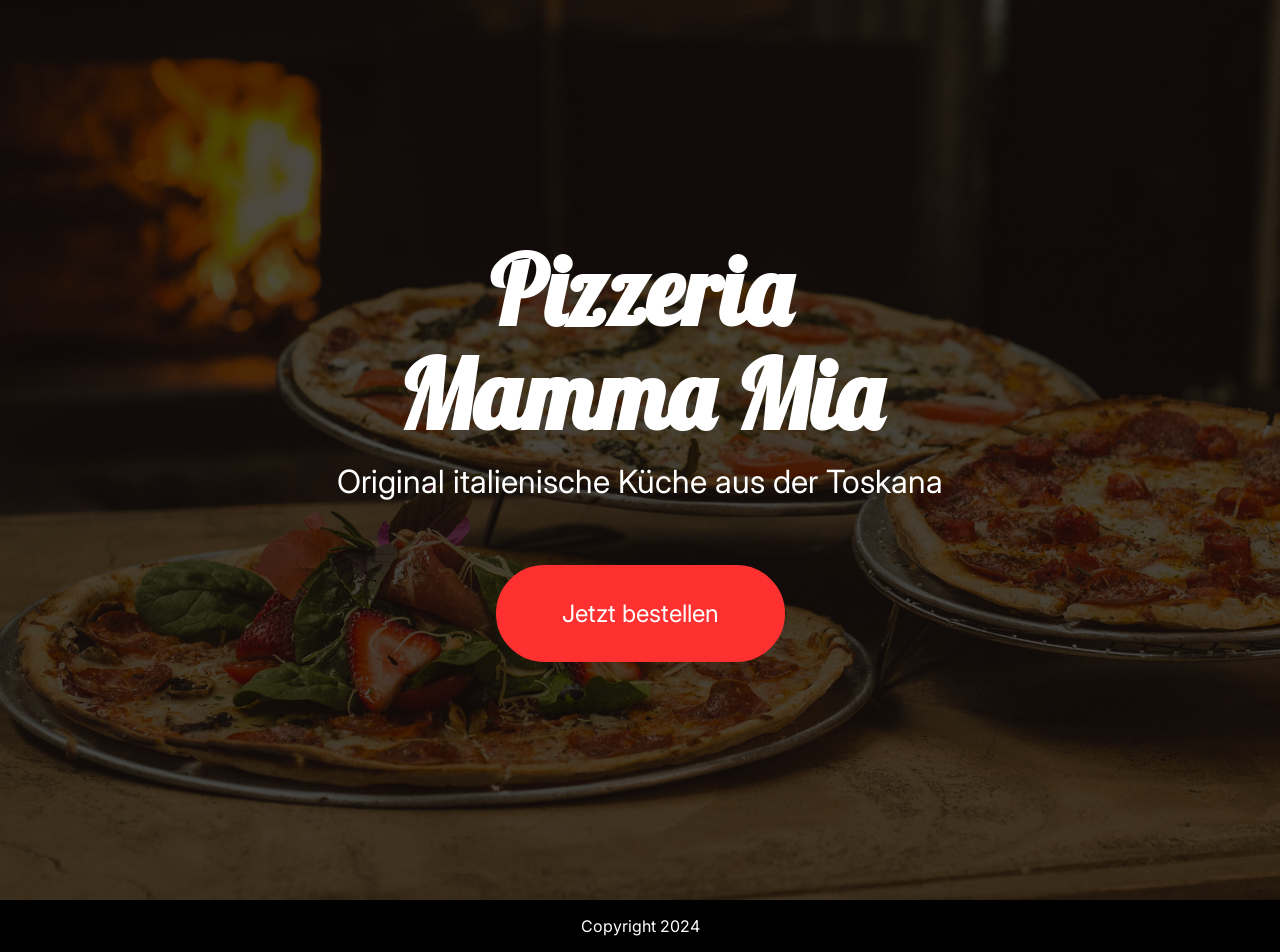
==== pizzeria.html @ 50bcc10d "kurs" ====
<!doctype html>
<html lang="en">
  <head>
    <meta charset="UTF-8" />
    <meta name="viewport" content="width=device-width, initial-scale=1.0" />
    <title>Document</title>
    <link rel="preconnect" href="https://fonts.googleapis.com" />
    <link rel="preconnect" href="https://fonts.gstatic.com" crossorigin />
    <link
      href="https://fonts.googleapis.com/css2?family=Lobster&display=swap"
      rel="stylesheet"
    />

    <link
      href="https://fonts.googleapis.com/css2?family=Inter:ital,opsz,wght@0,14..32,100..900;1,14..32,100..900&display=swap"
      rel="stylesheet"
    />

    <link rel="stylesheet" href="style.css" />
  </head>
  <body>
    <!-- <header>
      <nav>
        <ul>
          <li><a href="index.html">Über uns</a></li>
          <li><a href="pizzaria.html">Speisekarte</a></li>
          <li><a href="pizzaria.html">Öffnungszeiten</a></li>
        </ul>
      </nav>
    </header>
-->
    <main>
      <section class="hero">
        <h1 class="hero-text">
          Pizzeria <br />
          Mamma Mia
        </h1>
        <p class="hero-subtext">Original italienische Küche aus der Toskana</p>

        <a href="#" class="hero-button">Jetzt bestellen</a>
      </section>
    </main>

    <footer>
      <p>Copyright 2024</p>
    </footer>
  </body>
</html>
---- style.css ----
* {
  margin: 0%;
  padding: 0%;
}
body {
  background-color: #1a1a1a;
  font-family: "Inter", sans-serif;
  color: white;
}
.hero {
  display: flex;
  justify-content: center;
  align-items: center;
  flex-direction: column;
  text-align: center;
  height: 100vh;
  background-image:
    linear-gradient(0deg, rgba(0, 0, 0, 0.7), rgba(0, 0, 0, 0.7)),
    url("hero.jpg");
  background-size: cover;
  background-repeat: no-repeat;
  background-position: center;
}

.hero-text {
  font-size: 3rem;
  font-family: "Lobster", sans-serif;
  line-height: 3rem;
}
.hero-subtext {
  font-size: 1.25rem;
  margin-top: 1rem;
}

.hero-button {
  background-color: #ff3030;
  color: white;
  padding: 1rem 2rem;
  border-radius: 5px;
  text-decoration: none;
  font-size: 1.5rem;
  border-radius: 50px;
  margin-top: 4rem;
  border: 2px solid #ff3030;
}
.hero-button:hover {
  background: none;

  transition: 1.2s;
}

footer {
  background-color: #000000;
  color: white;
  text-align: center;
  padding: 1rem;
}

@media only screen and (min-width: 600px) {
  .hero-text {
    font-size: 4rem;
    line-height: 4rem;
  }

  .hero-subtext {
    font-size: 1.5rem;
  }

  .hero-button {
    padding: 1.5rem 3rem;
  }
}

@media only screen and (min-width: 1000px) {
  .hero-text {
    font-size: 6rem;
    line-height: 6.5rem;
  }

  .hero-subtext {
    font-size: 2rem;
  }

  .hero-button {
    padding: 2rem 4rem;
  }
}
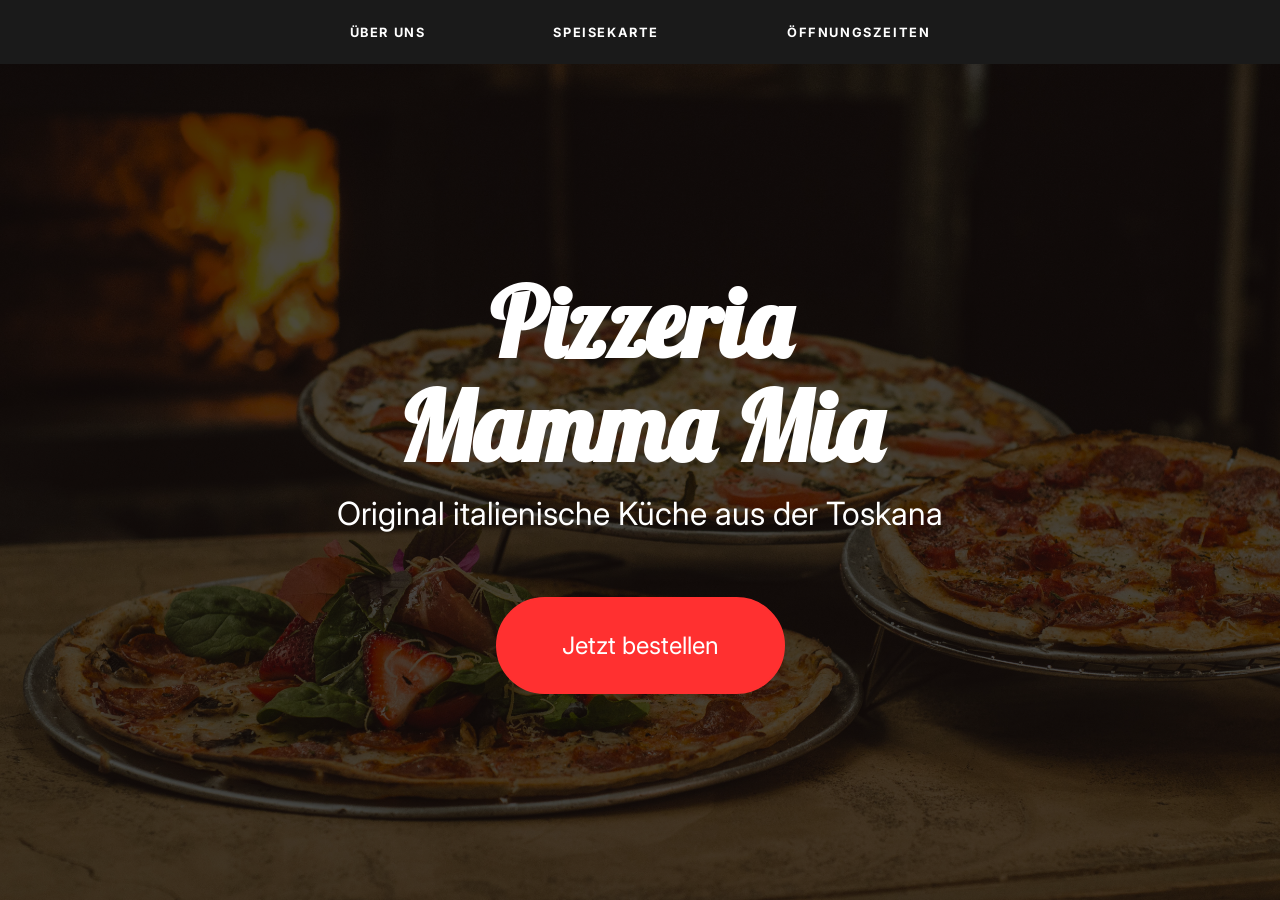
==== commit b9f08b8e: "kurs" ====
--- a/pizzeria.html
+++ b/pizzeria.html
@@ -19,16 +19,14 @@
     <link rel="stylesheet" href="style.css" />
   </head>
   <body>
-    <!-- <header>
+    <header>
       <nav>
-        <ul>
-          <li><a href="index.html">Über uns</a></li>
-          <li><a href="pizzaria.html">Speisekarte</a></li>
-          <li><a href="pizzaria.html">Öffnungszeiten</a></li>
-        </ul>
+        <a href="index.html">Über uns</a>
+        <a href="pizzaria.html">Speise<wbr />karte</a>
+        <a href="pizzaria.html">Öffnungs<wbr />zeiten</a>
       </nav>
     </header>
--->
+
     <main>
       <section class="hero">
         <h1 class="hero-text">
@@ -40,9 +38,11 @@
         <a href="#" class="hero-button">Jetzt bestellen</a>
       </section>
     </main>
-
+    <!--
     <footer>
       <p>Copyright 2024</p>
     </footer>
+
+    -->
   </body>
 </html>
--- a/style.css
+++ b/style.css
@@ -6,14 +6,41 @@
   background-color: #1a1a1a;
   font-family: "Inter", sans-serif;
   color: white;
+
+  --primary-color: #ff3030;
 }
+
+nav {
+  background-color: #1a1a1a;
+  height: 4rem;
+  width: 100%;
+  justify-content: center;
+  align-items: center;
+  display: flex;
+  gap: 8rem;
+}
+nav a {
+  color: white;
+  text-decoration: none;
+  font-size: 0.8rem;
+  font-weight: bold;
+  text-transform: uppercase;
+  letter-spacing: 0.1rem;
+  text-align: center;
+}
+
+nav a:hover {
+  color: var(--primary-color);
+  transition: 0.5s;
+}
+
 .hero {
   display: flex;
   justify-content: center;
   align-items: center;
   flex-direction: column;
   text-align: center;
-  height: 100vh;
+  height: calc(100vh - 4rem);
   background-image:
     linear-gradient(0deg, rgba(0, 0, 0, 0.7), rgba(0, 0, 0, 0.7)),
     url("hero.jpg");
@@ -28,12 +55,12 @@
   line-height: 3rem;
 }
 .hero-subtext {
-  font-size: 1.25rem;
+  font-size: 1.2rem;
   margin-top: 1rem;
 }
 
 .hero-button {
-  background-color: #ff3030;
+  background-color: var(--primary-color);
   color: white;
   padding: 1rem 2rem;
   border-radius: 5px;
@@ -41,21 +68,21 @@
   font-size: 1.5rem;
   border-radius: 50px;
   margin-top: 4rem;
-  border: 2px solid #ff3030;
+  border: 2px solid var(--primary-color);
 }
 .hero-button:hover {
   background: none;
 
   transition: 1.2s;
 }
-
+/*
 footer {
   background-color: #000000;
   color: white;
   text-align: center;
   padding: 1rem;
 }
-
+*/
 @media only screen and (min-width: 600px) {
   .hero-text {
     font-size: 4rem;
@@ -85,3 +112,15 @@
     padding: 2rem 4rem;
   }
 }
+
+@media only screen and (max-width: 600px) {
+  nav {
+    gap: 60rem;
+  }
+}
+
+@media only screen and (max-width: 1000px) {
+  nav {
+    gap: 8rem;
+  }
+}
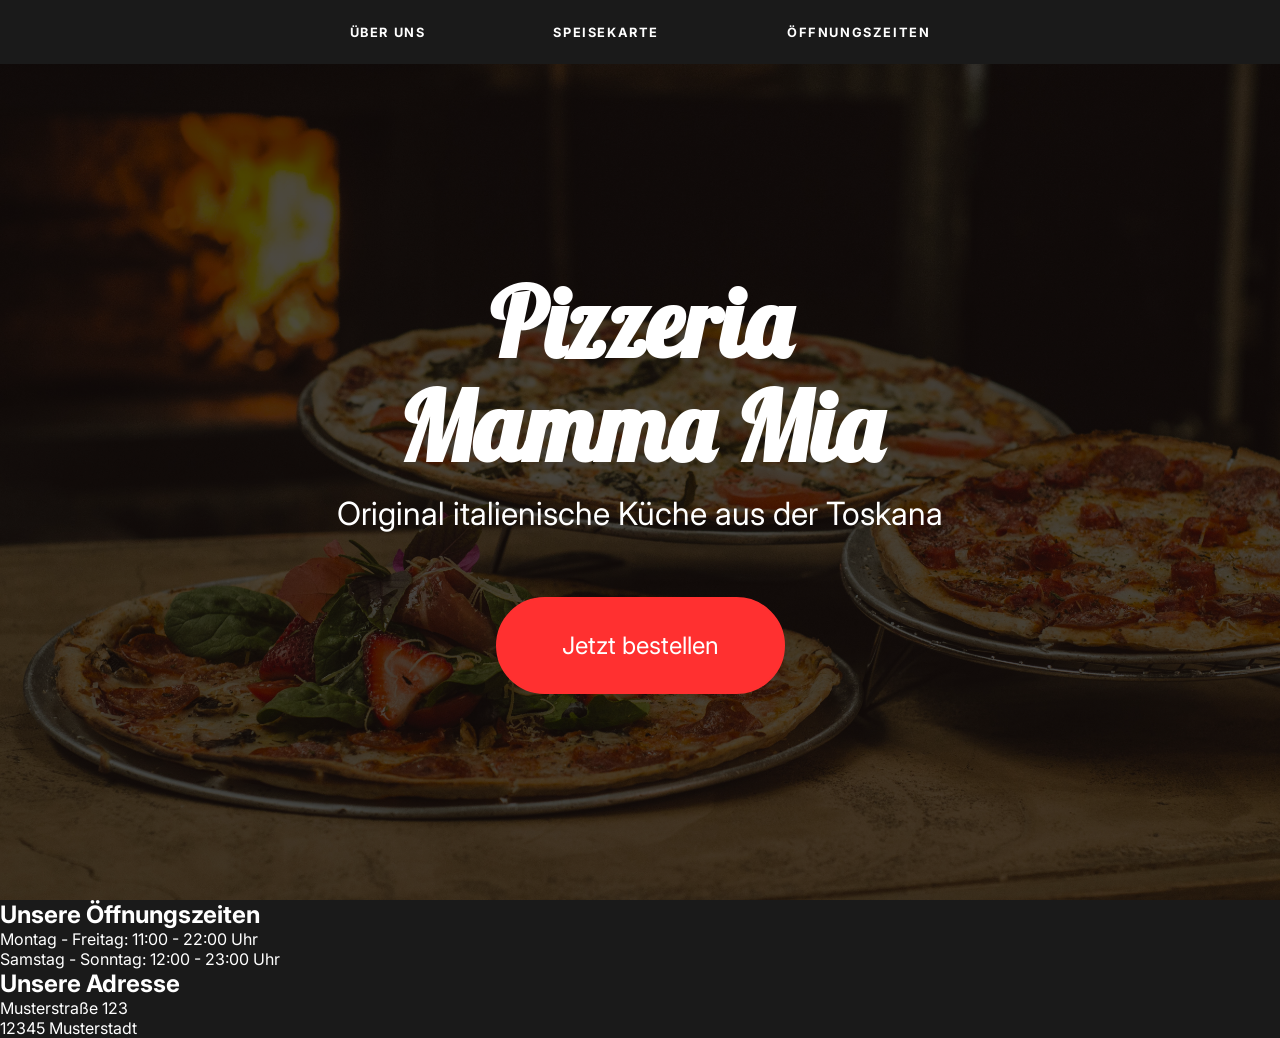
==== commit 0f7e4f83: "kurs" ====
--- a/pizzeria.html
+++ b/pizzeria.html
@@ -37,6 +37,27 @@
 
         <a href="#" class="hero-button">Jetzt bestellen</a>
       </section>
+
+        <section class="info">
+          <h2 class="info-title">Unsere Öffnungszeiten</h2>
+          <p class="info-text">
+            Montag - Freitag: 11:00 - 22:00 Uhr <br />
+            Samstag - Sonntag: 12:00 - 23:00 Uhr
+          </p>
+        </section>
+
+        <section class="info">
+          <h2 class="info-title">Unsere Adresse</h2>
+          <p class="info-text">
+            Musterstraße 123 <br />
+            12345 Musterstadt
+          </p>
+        </section>
+      </section>
+
+
+
+
     </main>
     <!--
     <footer>
--- a/style.css
+++ b/style.css
@@ -17,7 +17,7 @@
   justify-content: center;
   align-items: center;
   display: flex;
-  gap: 8rem;
+  gap: 1rem;
 }
 nav a {
   color: white;
@@ -84,6 +84,11 @@
 }
 */
 @media only screen and (min-width: 600px) {
+  nav {
+    gap: 2rem;
+    font-size: 1.2rem;
+  }
+
   .hero-text {
     font-size: 4rem;
     line-height: 4rem;
@@ -99,6 +104,10 @@
 }
 
 @media only screen and (min-width: 1000px) {
+  nav {
+    gap: 8rem;
+  }
+
   .hero-text {
     font-size: 6rem;
     line-height: 6.5rem;
@@ -112,15 +121,3 @@
     padding: 2rem 4rem;
   }
 }
-
-@media only screen and (max-width: 600px) {
-  nav {
-    gap: 60rem;
-  }
-}
-
-@media only screen and (max-width: 1000px) {
-  nav {
-    gap: 8rem;
-  }
-}
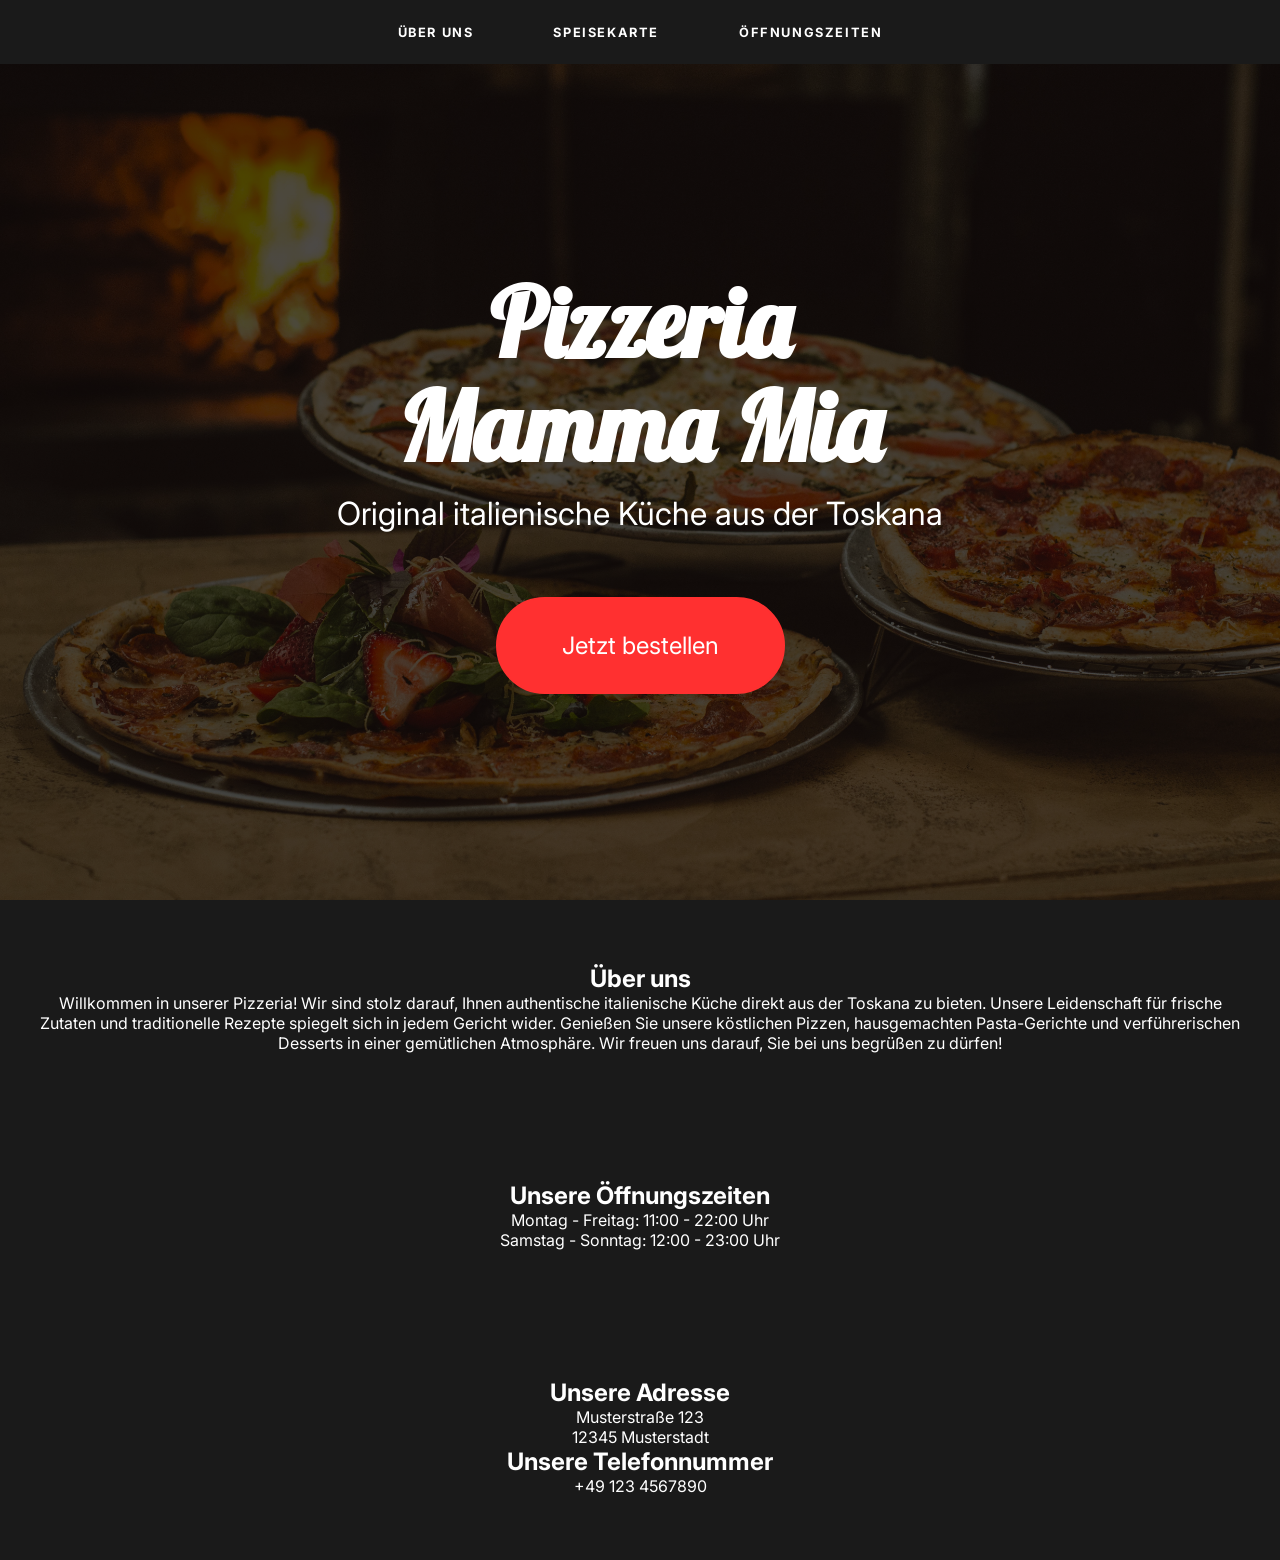
==== commit 66610e35: "Seite aktualisiert" ====
--- a/pizzeria.html
+++ b/pizzeria.html
@@ -38,6 +38,26 @@
         <a href="#" class="hero-button">Jetzt bestellen</a>
       </section>
 
+<section class="uber-uns">
+        <h2 class="uber-uns-title">Über uns</h2>
+        <p class="uber-uns-text">
+          Willkommen in unserer Pizzeria! Wir sind stolz darauf, Ihnen
+          authentische italienische Küche direkt aus der Toskana zu bieten.
+          Unsere Leidenschaft für frische Zutaten und traditionelle Rezepte
+          spiegelt sich in jedem Gericht wider. Genießen Sie unsere köstlichen
+          Pizzen, hausgemachten Pasta-Gerichte und verführerischen Desserts in
+          einer gemütlichen Atmosphäre. Wir freuen uns darauf, Sie bei uns
+          begrüßen zu dürfen!
+        </p>
+         
+    </section>
+
+
+
+
+
+
+
         <section class="info">
           <h2 class="info-title">Unsere Öffnungszeiten</h2>
           <p class="info-text">
@@ -52,6 +72,9 @@
             Musterstraße 123 <br />
             12345 Musterstadt
           </p>
+
+           <h2 class="info-title">Unsere Telefonnummer</h2>
+          <p class="info-text">+49 123 4567890</p>
         </section>
       </section>
 
--- a/style.css
+++ b/style.css
@@ -75,6 +75,25 @@
 
   transition: 1.2s;
 }
+
+.info {
+  display: flex;
+  justify-content: center;
+  align-items: center;
+  flex-direction: column;
+  text-align: center;
+  padding: 4rem 2rem;
+}
+
+.uber-uns {
+  display: flex;
+  justify-content: center;
+  align-items: center;
+  flex-direction: column;
+  text-align: center;
+  padding: 4rem 2rem;
+}
+
 /*
 footer {
   background-color: #000000;
@@ -105,7 +124,8 @@
 
 @media only screen and (min-width: 1000px) {
   nav {
-    gap: 8rem;
+    gap: 5rem;
+    font-size: 1.5rem;
   }
 
   .hero-text {
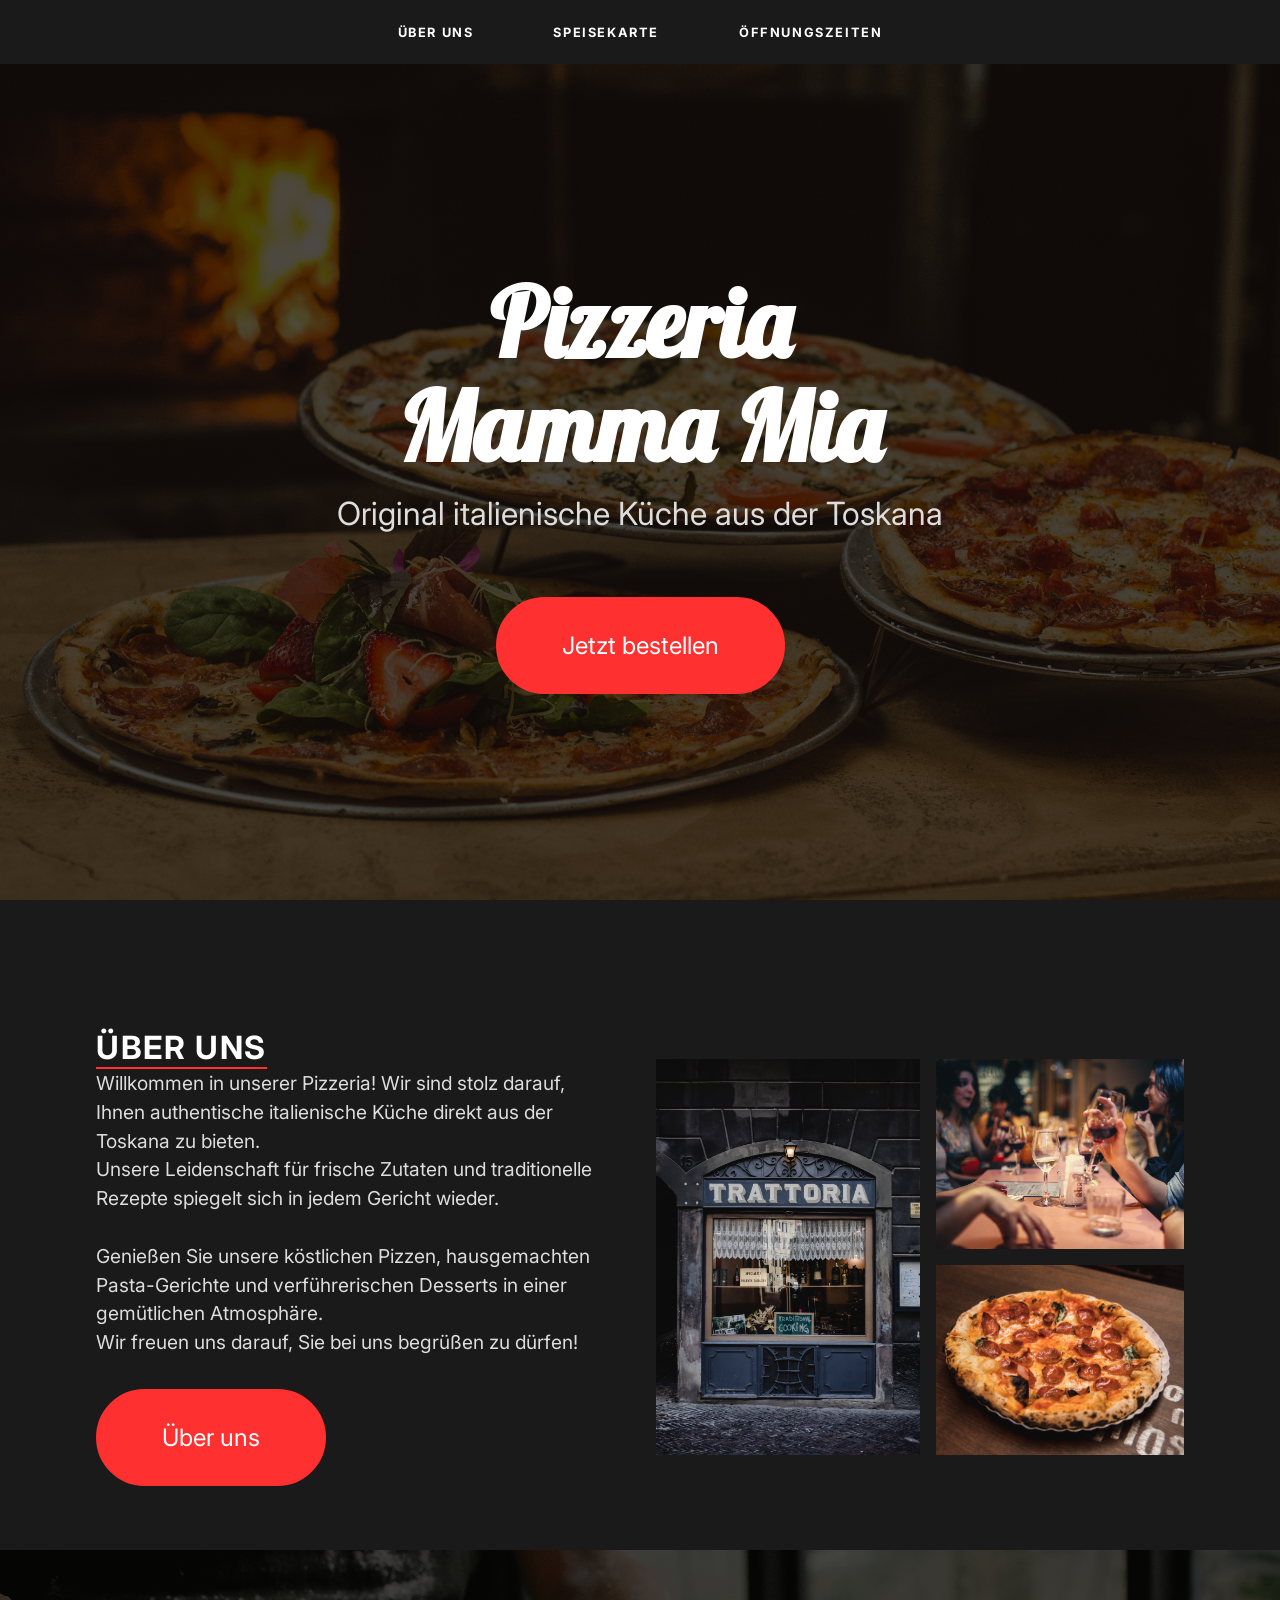
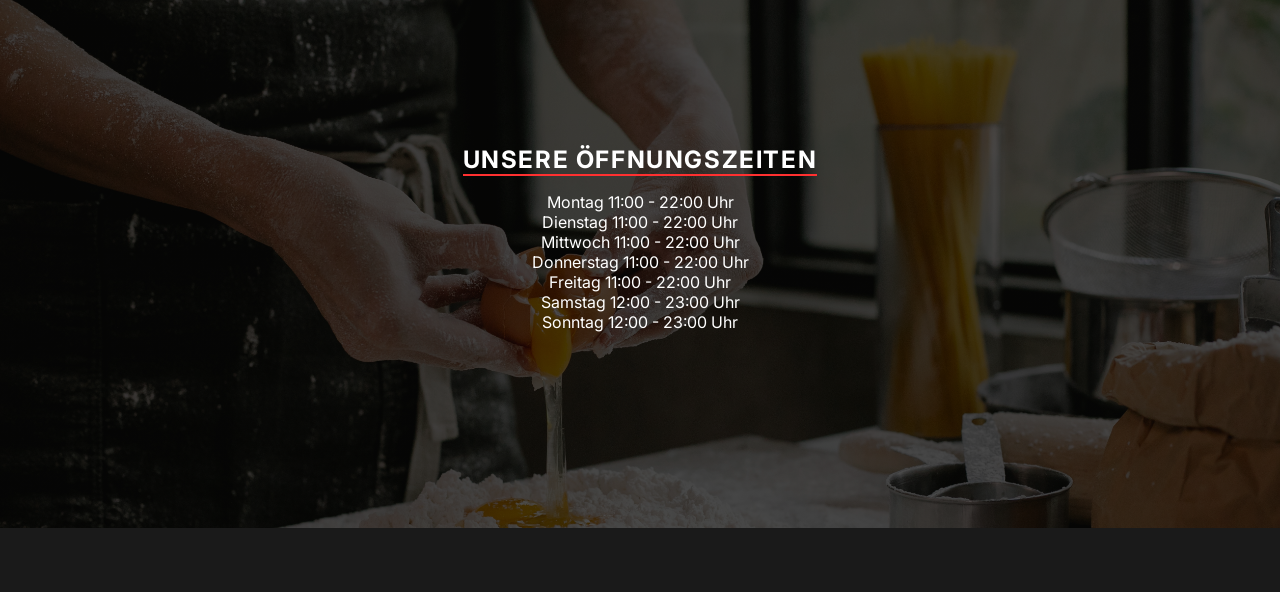
==== commit ab97f380: "kurs" ====
--- a/pizzeria.html
+++ b/pizzeria.html
@@ -3,7 +3,7 @@
   <head>
     <meta charset="UTF-8" />
     <meta name="viewport" content="width=device-width, initial-scale=1.0" />
-    <title>Document</title>
+    <title>Pizzeria  Mamma Mia</title>
     <link rel="preconnect" href="https://fonts.googleapis.com" />
     <link rel="preconnect" href="https://fonts.gstatic.com" crossorigin />
     <link
@@ -35,21 +35,42 @@
         </h1>
         <p class="hero-subtext">Original italienische Küche aus der Toskana</p>
 
-        <a href="#" class="hero-button">Jetzt bestellen</a>
+        <a href="#" class="hero-button button">Jetzt bestellen</a>
       </section>
 
-<section class="uber-uns">
+<section class="uber-uns container">
+  <div class="about-content">
         <h2 class="uber-uns-title">Über uns</h2>
         <p class="uber-uns-text">
-          Willkommen in unserer Pizzeria! Wir sind stolz darauf, Ihnen
-          authentische italienische Küche direkt aus der Toskana zu bieten.
+          Willkommen in unserer Pizzeria! Wir sind stolz darauf, <br/>
+          Ihnen authentische italienische Küche direkt aus der Toskana zu bieten. <br >
           Unsere Leidenschaft für frische Zutaten und traditionelle Rezepte
-          spiegelt sich in jedem Gericht wider. Genießen Sie unsere köstlichen
-          Pizzen, hausgemachten Pasta-Gerichte und verführerischen Desserts in
-          einer gemütlichen Atmosphäre. Wir freuen uns darauf, Sie bei uns
+          spiegelt sich in jedem Gericht wieder.<br >
+          <br />
+           Genießen Sie unsere köstlichen Pizzen, hausgemachten Pasta-Gerichte und verführerischen Desserts in
+          einer gemütlichen Atmosphäre. <br >Wir freuen uns darauf, Sie bei uns
           begrüßen zu dürfen!
         </p>
-         
+<a href="#" class="about-button button">Über uns</a>
+      </div>
+<div class="about-img ">
+<img src="about-1.jpg"  class="about-image about-image-large" alt="Pizzeria Mamma Mia" />
+
+
+
+<div class="about-img-klein">
+
+<img src="about-2.jpg" alt="Pizzeria Mamma Mia" class="about-image"/>
+<img src="about-3.jpg" alt="Pizzeria Mamma Mia" class="about-image"/>
+
+
+</div>
+
+
+
+</div>
+
+
     </section>
 
 
@@ -61,12 +82,20 @@
         <section class="info">
           <h2 class="info-title">Unsere Öffnungszeiten</h2>
           <p class="info-text">
-            Montag - Freitag: 11:00 - 22:00 Uhr <br />
-            Samstag - Sonntag: 12:00 - 23:00 Uhr
+            <ul>
+<li>Montag 11:00 - 22:00 Uhr </li>
+<li>Dienstag 11:00 - 22:00 Uhr </li>
+<li>Mittwoch 11:00 - 22:00 Uhr </li>
+<li>Donnerstag 11:00 - 22:00 Uhr </li>
+<li>Freitag 11:00 - 22:00 Uhr </li>
+<li>Samstag 12:00 - 23:00 Uhr </li>
+<li>Sonntag 12:00 - 23:00 Uhr </li>
+
+            </ul>
           </p>
         </section>
 
-        <section class="info">
+       <!--- <section class="ifo">
           <h2 class="info-title">Unsere Adresse</h2>
           <p class="info-text">
             Musterstraße 123 <br />
@@ -75,7 +104,7 @@
 
            <h2 class="info-title">Unsere Telefonnummer</h2>
           <p class="info-text">+49 123 4567890</p>
-        </section>
+        </section> -->
       </section>
 
 
--- a/style.css
+++ b/style.css
@@ -8,6 +8,7 @@
   color: white;
 
   --primary-color: #ff3030;
+  --secondary-color: #ddd;
 }
 
 nav {
@@ -57,9 +58,13 @@
 .hero-subtext {
   font-size: 1.2rem;
   margin-top: 1rem;
+  color: var(--secondary-color);
 }
 
 .hero-button {
+  margin-top: 4rem;
+}
+.button {
   background-color: var(--primary-color);
   color: white;
   padding: 1rem 2rem;
@@ -67,12 +72,12 @@
   text-decoration: none;
   font-size: 1.5rem;
   border-radius: 50px;
-  margin-top: 4rem;
   border: 2px solid var(--primary-color);
-}
-.hero-button:hover {
+  width: max-content;
+  display: inline-block;
+}
+.button:hover {
   background: none;
-
   transition: 1.2s;
 }
 
@@ -83,15 +88,91 @@
   flex-direction: column;
   text-align: center;
   padding: 4rem 2rem;
+  background-image: linear-gradient(0deg, rgba(0, 0, 0, 0.7), rgba(0, 0, 0, 0.7)),
+    url("info.jpg");
+    background-size: cover;
+    background-repeat: no-repeat;
+    height: 50vh;
+    
+    margin-bottom: 4rem;
+}
+
+.info-title {
+  font-size: 1.5rem;
+  margin-bottom: 1rem;
+  text-transform: uppercase;
+  letter-spacing: 0.1rem;
+  border-bottom: 2px solid var(--primary-color);
+  width: max-content;
+}
+ul {
+  list-style-type: none;
+  padding: 0;
+  margin: 0;
+}
+
+.container {
+  max-width: 85%;
+  margin: 0 auto;
 }
 
 .uber-uns {
   display: flex;
   justify-content: center;
-  align-items: center;
+
   flex-direction: column;
-  text-align: center;
+
   padding: 4rem 2rem;
+}
+
+.uber-uns {
+  display: grid;
+  gap: 2rem;
+  
+}
+
+.uber-uns-title {
+  margin-bottom: 2rem 0 1rem 0;
+  text-transform: uppercase;
+  letter-spacing: 0.1rem;
+  border-bottom: 2px solid var(--primary-color);
+  width: max-content;
+}
+
+.uber-uns-text {
+  font-size: 1rem;
+  line-height: 1.5rem;
+  margin-bottom: 2rem;
+  color: var(--secondary-color);
+}
+
+.about-img {
+  width: 100%;
+  display: flex;
+  gap: 1rem;
+  
+}
+
+
+.about-image {
+  width: 100%;
+  height: 100%;
+  object-fit: cover;
+
+}
+
+.about-image-large{
+
+    min-width: 50%;
+}
+
+
+.about-img-klein {
+  display: flex;
+    gap: 1rem;
+    flex-direction: column;
+    width: 100%;
+
 }
 
 /*
@@ -117,12 +198,24 @@
     font-size: 1.5rem;
   }
 
-  .hero-button {
+  .button {
     padding: 1.5rem 3rem;
   }
+  .uber-uns-text {
+    font-size: 1.2rem;
+    line-height: 1.8rem;
+  }
 }
 
 @media only screen and (min-width: 1000px) {
+
+.uber-uns{
+    grid-template-columns: 1fr 1fr ;
+    margin-top: 4rem;
+    align-items: center;
+}
+
+
   nav {
     gap: 5rem;
     font-size: 1.5rem;
@@ -137,7 +230,17 @@
     font-size: 2rem;
   }
 
-  .hero-button {
+  .button {
     padding: 2rem 4rem;
   }
-}
+  .uber-uns-title {
+    font-size: 2rem;
+  }
+}
+
+@media only screen and (min-width: 1400px) {
+
+
+    .container {
+        max-width: 1200px;
+}
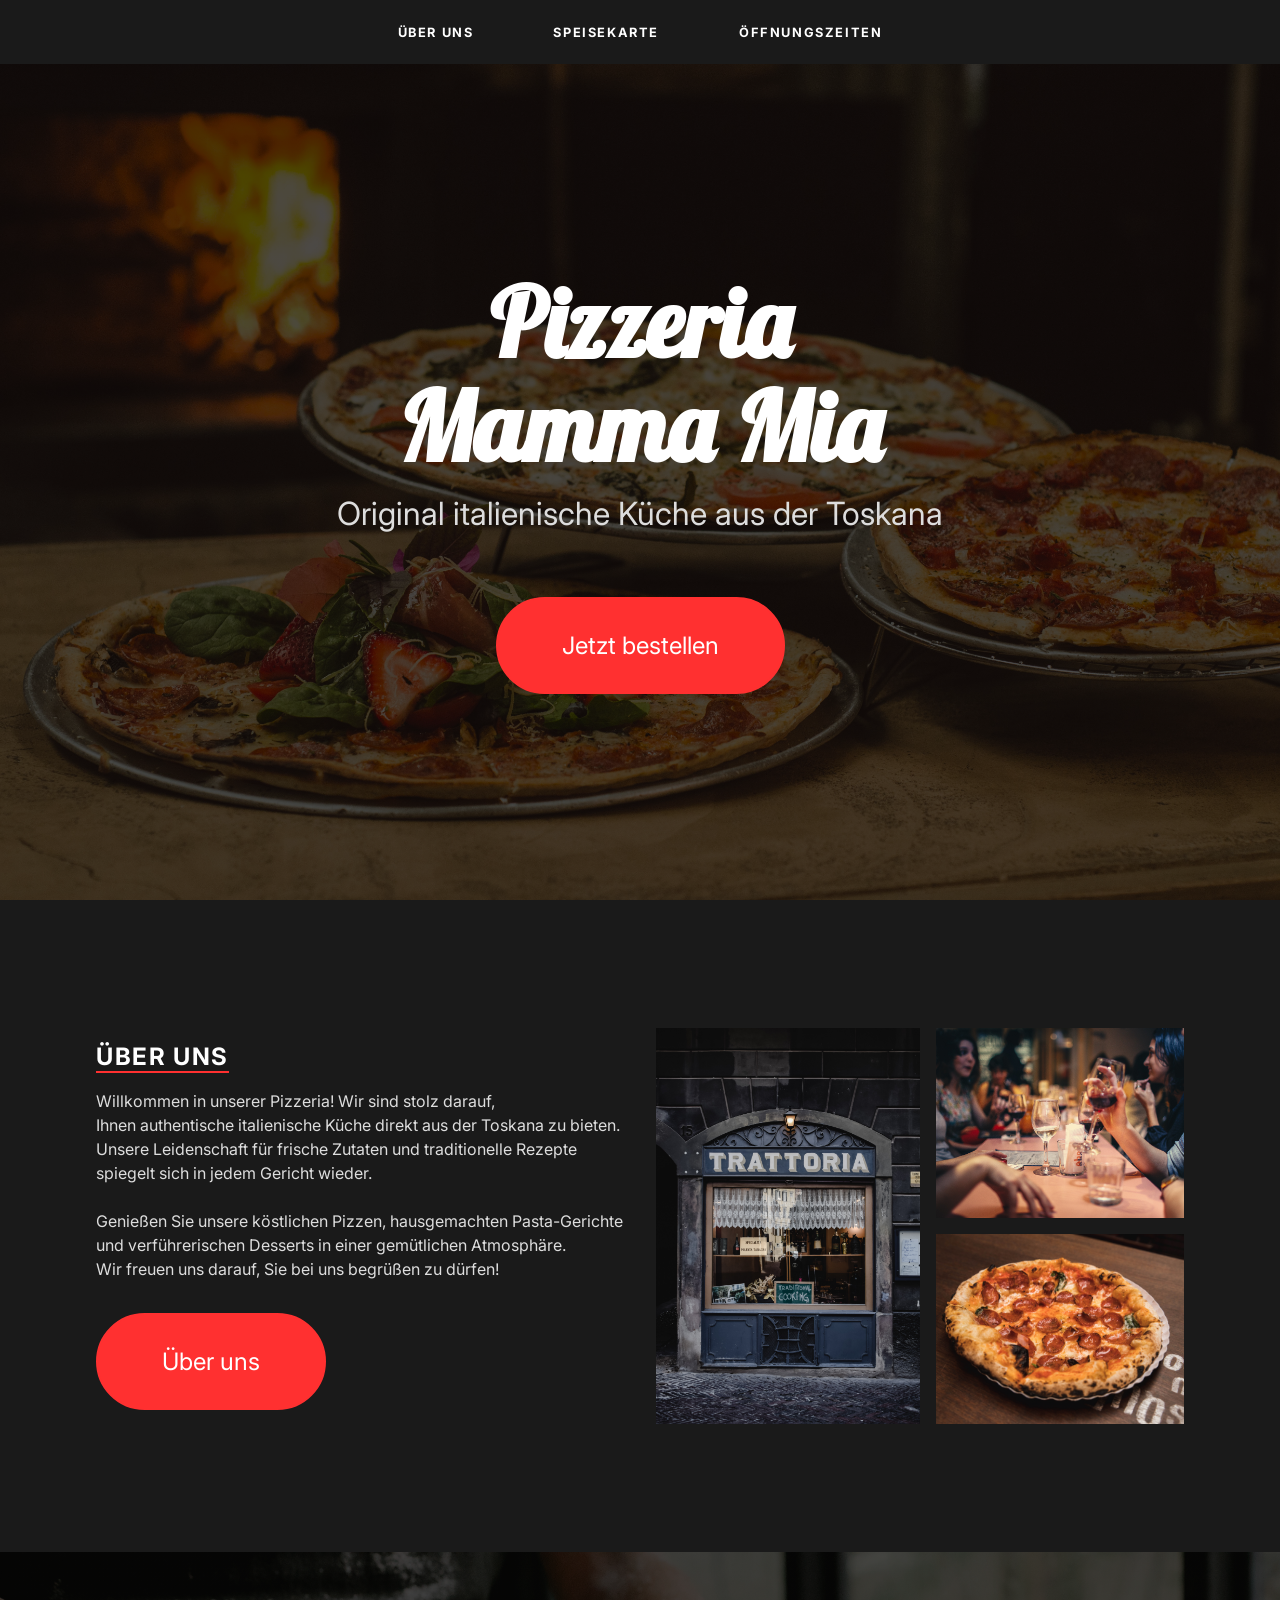
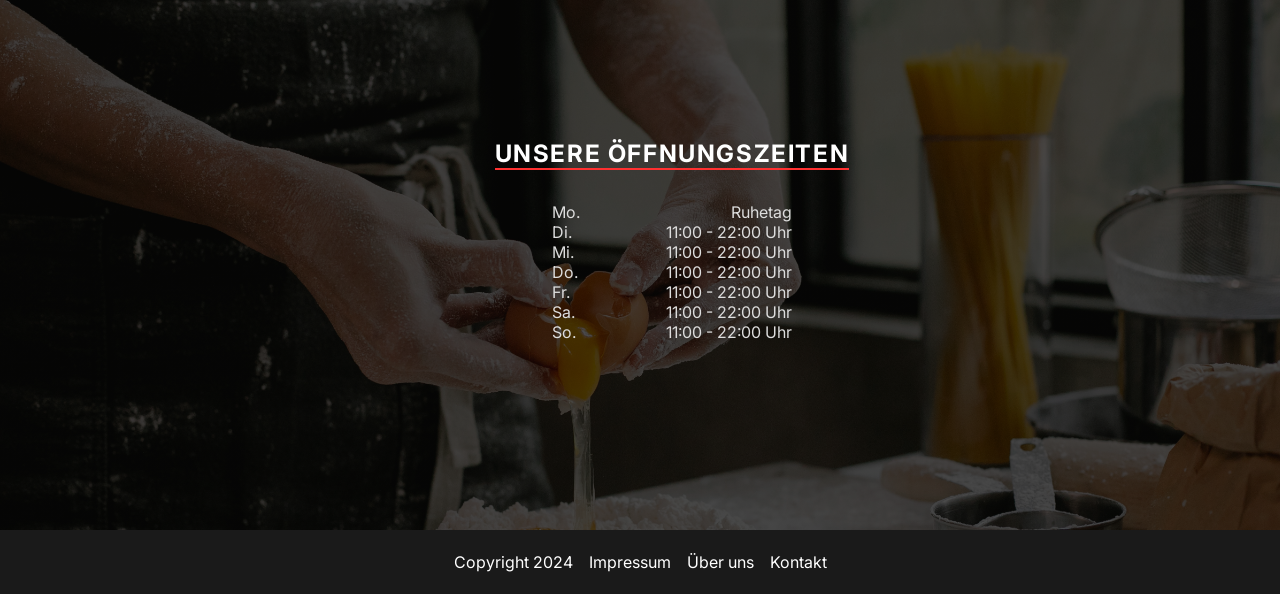
==== commit e2a7af90: "kurs" ====
--- a/pizzeria.html
+++ b/pizzeria.html
@@ -1,5 +1,5 @@
 <!doctype html>
-<html lang="en">
+<html lang="de">
   <head>
     <meta charset="UTF-8" />
     <meta name="viewport" content="width=device-width, initial-scale=1.0" />
@@ -40,8 +40,8 @@
 
 <section class="uber-uns container">
   <div class="about-content">
-        <h2 class="uber-uns-title">Über uns</h2>
-        <p class="uber-uns-text">
+        <h2 class="header">Über uns</h2>
+        <p class="subtext">
           Willkommen in unserer Pizzeria! Wir sind stolz darauf, <br/>
           Ihnen authentische italienische Küche direkt aus der Toskana zu bieten. <br >
           Unsere Leidenschaft für frische Zutaten und traditionelle Rezepte
@@ -74,25 +74,37 @@
     </section>
 
 
+        <section class="info-wrapper" id="info">
+<div class="info container">
+          <h2 class="header">Unsere Öffnungszeiten</h2>
+          <div class="hours">
+  
+<p class="std">
+<span class="days">Mo. </span><span class="time">Ruhetag</span>
+</p>
+<p class="std">
+<span class="days">Di. </span> <span class="time">11:00 - 22:00 Uhr</span>
+</p>
+<p class="std">
+<span class="days">Mi. </span> <span class="time">11:00 - 22:00 Uhr</span>
+</p>
+<p class="std">
+<span class="days">Do.</span> <span class="time">11:00 - 22:00 Uhr</span>
+</p>
+<p class="std">
+<span class="days">Fr. </span> <span class="time">11:00 - 22:00 Uhr</span>
+</p>
+<p class="std">
+<span class="days">Sa.</span> <span class="time">11:00 - 22:00 Uhr</span>
+</p>
+<p class="std">
+<span class="days">So. </span> <span class="time">11:00 - 22:00 Uhr</span>
+</p>
 
-
-
-
-
-        <section class="info">
-          <h2 class="info-title">Unsere Öffnungszeiten</h2>
-          <p class="info-text">
-            <ul>
-<li>Montag 11:00 - 22:00 Uhr </li>
-<li>Dienstag 11:00 - 22:00 Uhr </li>
-<li>Mittwoch 11:00 - 22:00 Uhr </li>
-<li>Donnerstag 11:00 - 22:00 Uhr </li>
-<li>Freitag 11:00 - 22:00 Uhr </li>
-<li>Samstag 12:00 - 23:00 Uhr </li>
-<li>Sonntag 12:00 - 23:00 Uhr </li>
-
-            </ul>
-          </p>
+              </p>
+            </div>
+          </div>
+          
         </section>
 
        <!--- <section class="ifo">
@@ -111,11 +123,11 @@
 
 
     </main>
-    <!--
+    
     <footer>
-      <p>Copyright 2024</p>
+      <p>Copyright 2024</p><p>Impressum</p><p>Über uns</p><p>Kontakt</p>
     </footer>
 
-    -->
+    
   </body>
 </html>
--- a/style.css
+++ b/style.css
@@ -11,8 +11,8 @@
   --secondary-color: #ddd;
 }
 
-nav {
-  background-color: #1a1a1a;
+nav, footer {
+  
   height: 4rem;
   width: 100%;
   justify-content: center;
@@ -81,7 +81,75 @@
   transition: 1.2s;
 }
 
-.info {
+
+
+
+
+.container {
+  max-width: 85%;
+  margin: 0 auto;
+}
+
+.uber-uns {
+  display: flex;
+  justify-content: center;
+  flex-direction: column;
+  padding: 4rem 2rem;
+  margin-bottom: 4rem;
+}
+
+.uber-uns {
+  display: grid;
+  gap: 2rem;
+  
+}
+
+.header{
+  margin-bottom: 1rem;
+  text-transform: uppercase;
+  letter-spacing: 0.1rem;
+  border-bottom: 2px solid var(--primary-color);
+  width: max-content;
+}
+
+.subtext{
+  font-size: 1rem;
+  line-height: 1.5rem;
+  margin-bottom: 2rem;
+  color: var(--secondary-color);
+}
+
+.about-img {
+  width: 100%;
+  display: flex;
+  gap: 1rem;
+  
+}
+
+
+.about-image {
+  width: 100%;
+  height: 100%;
+  object-fit: cover;
+
+}
+
+.about-image-large{
+
+    min-width: 50%;
+}
+
+
+.about-img-klein {
+  display: flex;
+    gap: 1rem;
+    flex-direction: column;
+    width: 100%;
+
+}
+
+
+.info-wrapper{
   display: flex;
   justify-content: center;
   align-items: center;
@@ -93,96 +161,48 @@
     background-size: cover;
     background-repeat: no-repeat;
     height: 50vh;
+    width: 100%;
     
-    margin-bottom: 4rem;
-}
-
-.info-title {
-  font-size: 1.5rem;
-  margin-bottom: 1rem;
-  text-transform: uppercase;
-  letter-spacing: 0.1rem;
-  border-bottom: 2px solid var(--primary-color);
-  width: max-content;
-}
-ul {
-  list-style-type: none;
-  padding: 0;
-  margin: 0;
-}
-
-.container {
-  max-width: 85%;
-  margin: 0 auto;
-}
-
-.uber-uns {
-  display: flex;
-  justify-content: center;
-
-  flex-direction: column;
-
-  padding: 4rem 2rem;
-}
-
-.uber-uns {
-  display: grid;
-  gap: 2rem;
-  
-}
-
-.uber-uns-title {
-  margin-bottom: 2rem 0 1rem 0;
-  text-transform: uppercase;
-  letter-spacing: 0.1rem;
-  border-bottom: 2px solid var(--primary-color);
-  width: max-content;
-}
-
-.uber-uns-text {
-  font-size: 1rem;
-  line-height: 1.5rem;
-  margin-bottom: 2rem;
-  color: var(--secondary-color);
-}
-
-.about-img {
-  width: 100%;
-  display: flex;
-  gap: 1rem;
-  
-}
-
-
-.about-image {
-  width: 100%;
-  height: 100%;
-  object-fit: cover;
-
-}
-
-.about-image-large{
-
-    min-width: 50%;
-}
-
-
-.about-img-klein {
-  display: flex;
-    gap: 1rem;
-    flex-direction: column;
-    width: 100%;
-
-}
-
-/*
+   
+}
+
+
+
+.hours  {
+  display: flex;
+  flex-direction: column;
+  justify-content:center;
+  align-items: center;
+  width: 100%;
+  margin-top: 2rem; 
+
+}
+
+.info .header{
+
+    margin: 0 auto;
+}
+
+.std{
+display: flex;
+ color: var(--secondary-color);
+  justify-content:space-between;
+  width: 15rem;
+
+
+
+}
+
 footer {
-  background-color: #000000;
-  color: white;
-  text-align: center;
-  padding: 1rem;
-}
-*/
+  
+
+  
+  color: white;
+  text-align: center;
+ padding: -2rem 0 2rem 0;
+  
+}
+
 @media only screen and (min-width: 600px) {
   nav {
     gap: 2rem;
